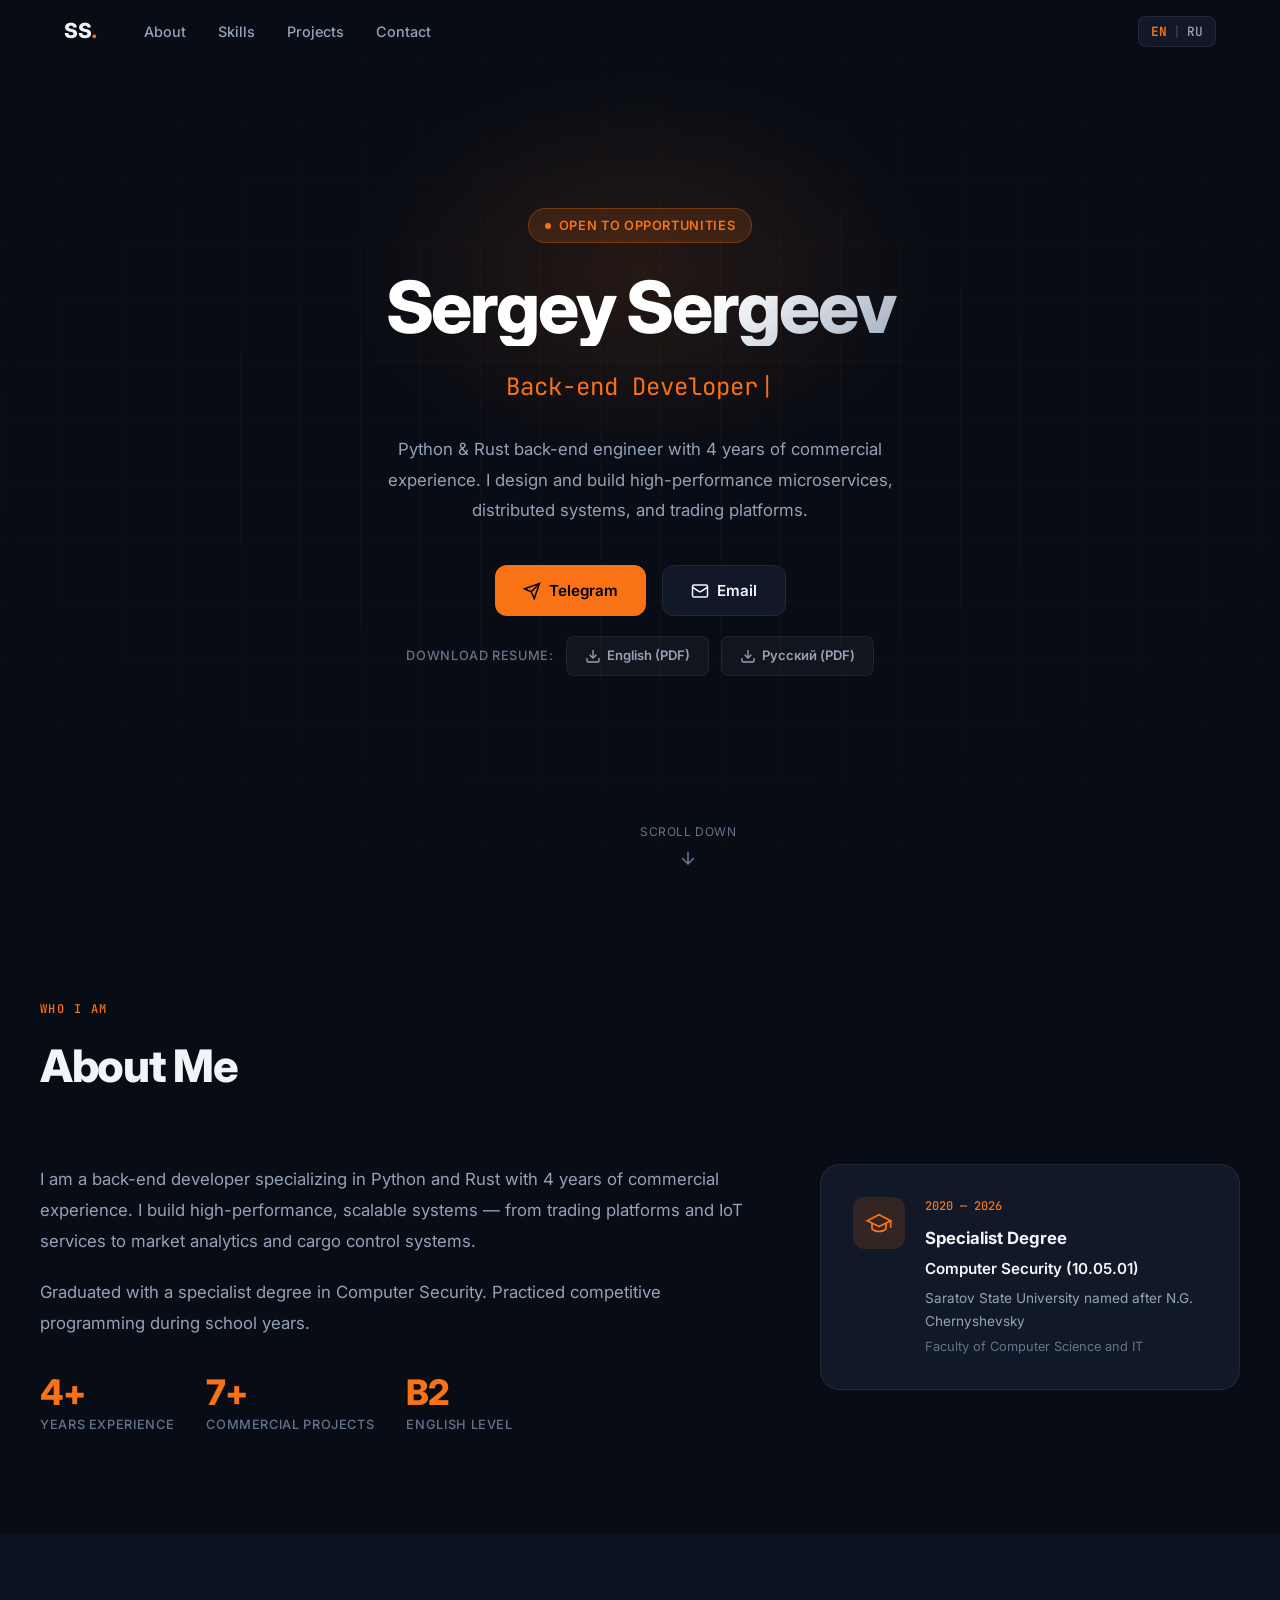
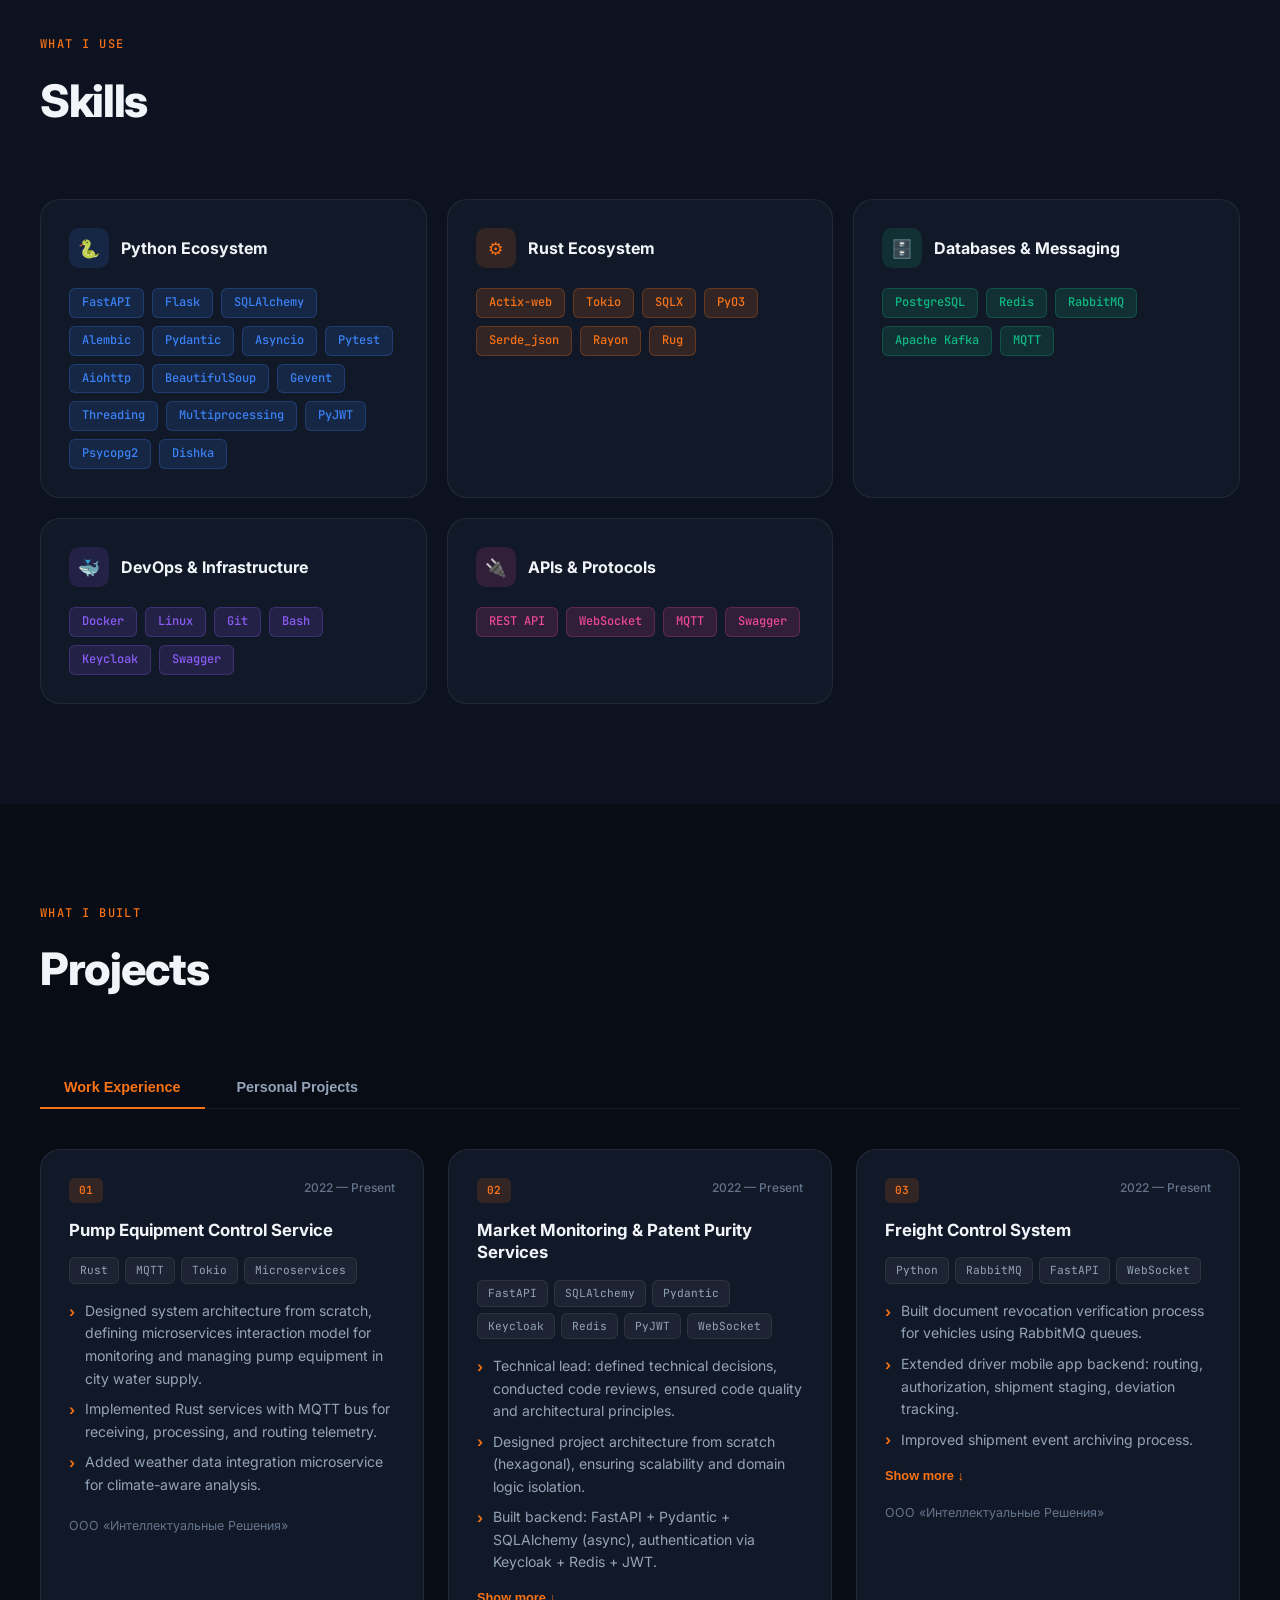
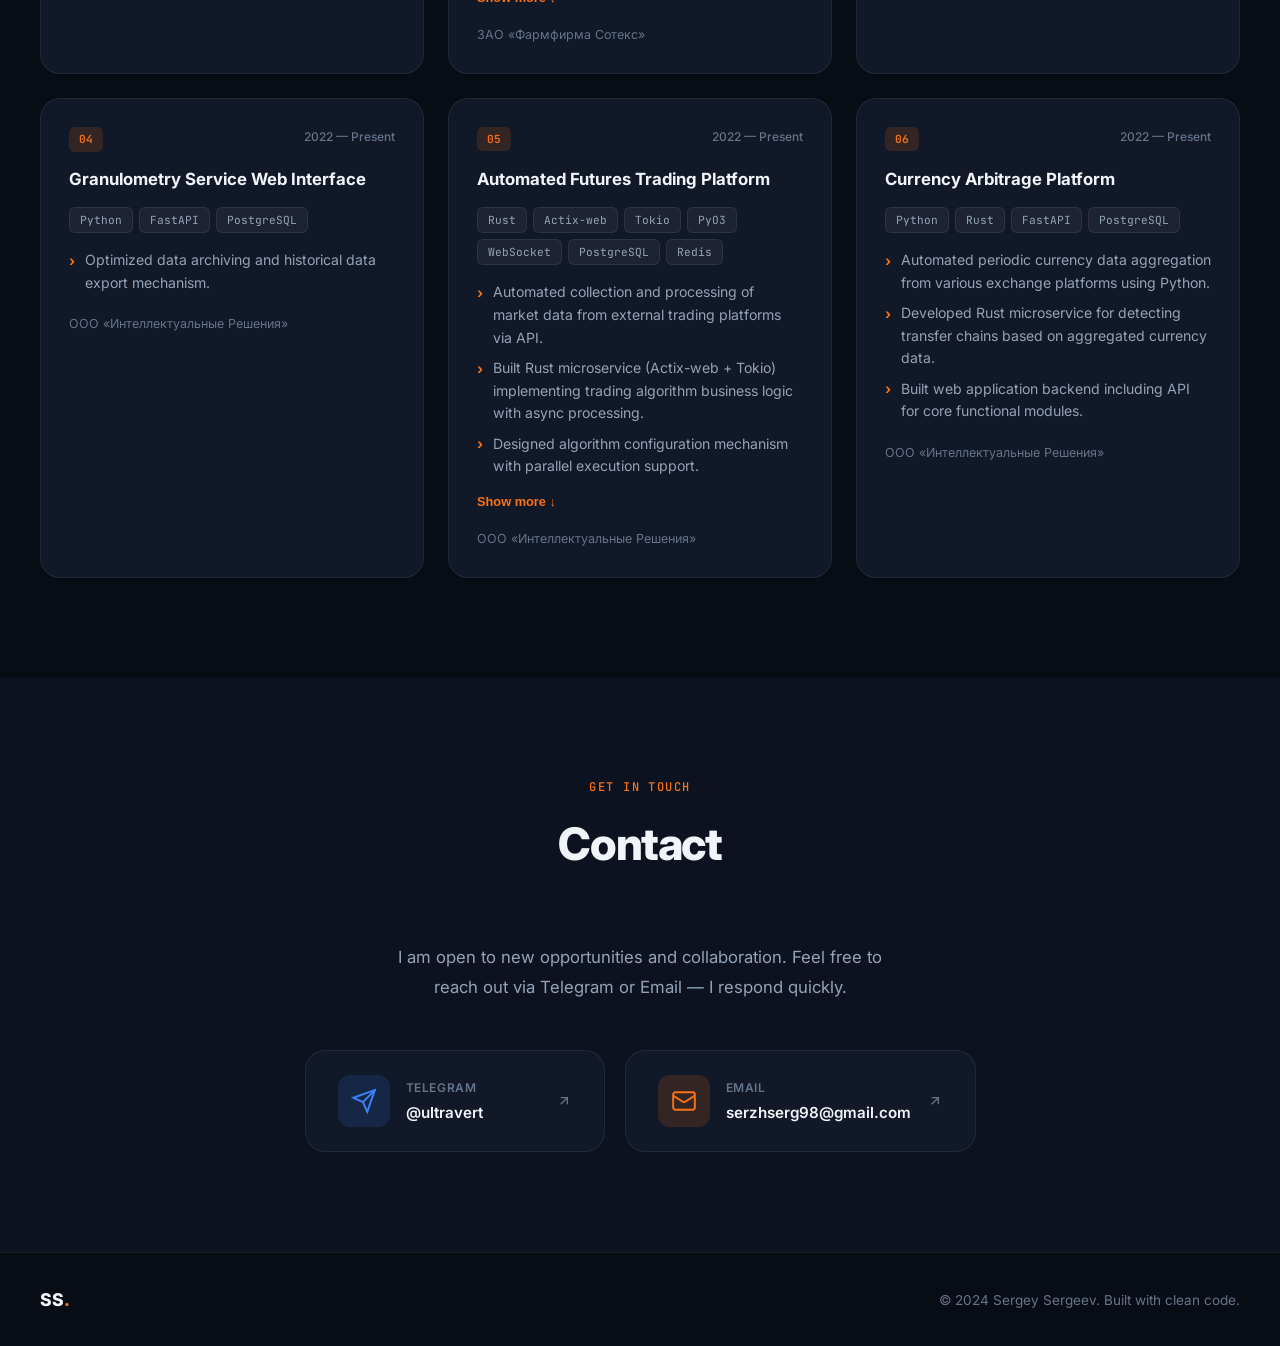
==== index.html @ 7ee28abf "Portfolio site" ====
<!DOCTYPE html>
<html lang="en">
<head>
  <meta charset="UTF-8" />
  <meta name="viewport" content="width=device-width, initial-scale=1.0" />
  <title>Sergey Sergeev — Back-end Developer</title>
  <link rel="preconnect" href="https://fonts.googleapis.com" />
  <link rel="stylesheet" href="https://fonts.googleapis.com/css2?family=Inter:wght@300;400;500;600;700;800&family=JetBrains+Mono:wght@400;500&display=swap" />
  <link rel="stylesheet" href="css/style.css" />
</head>
<body>

  <!-- ── NAVBAR ── -->
  <nav id="navbar">
    <div class="nav-container">
      <a href="#hero" class="nav-logo">SS<span class="logo-dot">.</span></a>
      <ul class="nav-links" id="navLinks">
        <li><a href="#about"    data-i18n="nav_about">About</a></li>
        <li><a href="#skills"   data-i18n="nav_skills">Skills</a></li>
        <li><a href="#projects" data-i18n="nav_projects">Projects</a></li>
        <li><a href="#contact"  data-i18n="nav_contact">Contact</a></li>
      </ul>
      <div class="nav-right">
        <button class="lang-toggle" id="langToggle" aria-label="Switch language">
          <span class="lang-opt" data-lang="en">EN</span>
          <span class="lang-sep">|</span>
          <span class="lang-opt" data-lang="ru">RU</span>
        </button>
        <button class="hamburger" id="hamburger" aria-label="Menu">
          <span></span><span></span><span></span>
        </button>
      </div>
    </div>
  </nav>

  <!-- ── HERO ── -->
  <section id="hero">
    <div class="hero-bg-grid"></div>
    <div class="hero-glow"></div>
    <div class="hero-content">
      <div class="hero-badge" data-i18n="hero_badge">Open to opportunities</div>
      <h1 class="hero-name">Sergey Sergeev</h1>
      <div class="hero-role-wrap">
        <span class="hero-role" id="typingText"></span><span class="cursor">|</span>
      </div>
      <p class="hero-desc" data-i18n="hero_desc"></p>
      <div class="hero-cta">
        <a href="https://t.me/ultravert" class="btn btn-primary" target="_blank" rel="noopener">
          <svg width="18" height="18" viewBox="0 0 24 24" fill="none" stroke="currentColor" stroke-width="2"><line x1="22" y1="2" x2="11" y2="13"/><polygon points="22 2 15 22 11 13 2 9 22 2"/></svg>
          <span>Telegram</span>
        </a>
        <a href="mailto:serzhserg98@gmail.com" class="btn btn-secondary">
          <svg width="18" height="18" viewBox="0 0 24 24" fill="none" stroke="currentColor" stroke-width="2"><rect x="2" y="4" width="20" height="16" rx="2"/><path d="m22 7-8.97 5.7a1.94 1.94 0 0 1-2.06 0L2 7"/></svg>
          <span>Email</span>
        </a>
      </div>
      <div class="hero-downloads">
        <span class="hero-downloads-label" data-i18n="dl_label">Download Resume:</span>
        <a href="resume_en.pdf" class="btn-download" download>
          <svg width="16" height="16" viewBox="0 0 24 24" fill="none" stroke="currentColor" stroke-width="2"><path d="M21 15v4a2 2 0 0 1-2 2H5a2 2 0 0 1-2-2v-4"/><polyline points="7 10 12 15 17 10"/><line x1="12" y1="15" x2="12" y2="3"/></svg>
          <span>English (PDF)</span>
        </a>
        <a href="resume_ru.pdf" class="btn-download" download>
          <svg width="16" height="16" viewBox="0 0 24 24" fill="none" stroke="currentColor" stroke-width="2"><path d="M21 15v4a2 2 0 0 1-2 2H5a2 2 0 0 1-2-2v-4"/><polyline points="7 10 12 15 17 10"/><line x1="12" y1="15" x2="12" y2="3"/></svg>
          <span>Русский (PDF)</span>
        </a>
      </div>
    </div>
    <a href="#about" class="scroll-indicator">
      <span data-i18n="scroll_hint">Scroll down</span>
      <svg width="20" height="20" viewBox="0 0 24 24" fill="none" stroke="currentColor" stroke-width="2"><path d="M12 5v14M5 12l7 7 7-7"/></svg>
    </a>
  </section>

  <!-- ── ABOUT ── -->
  <section id="about" class="section">
    <div class="container">
      <div class="section-header">
        <span class="section-tag" data-i18n="about_tag">who i am</span>
        <h2 class="section-title" data-i18n="about_title">About Me</h2>
      </div>
      <div class="about-grid">
        <div class="about-text">
          <p data-i18n="about_p1"></p>
          <p data-i18n="about_p2"></p>
          <div class="about-stats">
            <div class="stat-item">
              <span class="stat-num">4+</span>
              <span class="stat-label" data-i18n="stat_exp">Years Experience</span>
            </div>
            <div class="stat-item">
              <span class="stat-num">7+</span>
              <span class="stat-label" data-i18n="stat_proj">Projects</span>
            </div>
            <div class="stat-item">
              <span class="stat-num">B2</span>
              <span class="stat-label" data-i18n="stat_en">English</span>
            </div>
          </div>
        </div>
        <div class="about-edu-wrap">
          <div class="edu-card reveal">
            <div class="edu-icon">
              <svg width="28" height="28" viewBox="0 0 24 24" fill="none" stroke="currentColor" stroke-width="1.5"><path d="M22 10v6M2 10l10-5 10 5-10 5z"/><path d="M6 12v5c3 3 9 3 12 0v-5"/></svg>
            </div>
            <div class="edu-body">
              <span class="edu-period">2020 — 2026</span>
              <h3 data-i18n="edu_degree">Specialist Degree</h3>
              <p class="edu-field" data-i18n="edu_field">Computer Security (10.05.01)</p>
              <p class="edu-uni" data-i18n="edu_uni">Saratov State University named after N.G. Chernyshevsky</p>
              <p class="edu-faculty" data-i18n="edu_faculty">Faculty of Computer Science and IT</p>
            </div>
          </div>
        </div>
      </div>
    </div>
  </section>

  <!-- ── SKILLS ── -->
  <section id="skills" class="section section-alt">
    <div class="container">
      <div class="section-header">
        <span class="section-tag" data-i18n="skills_tag">what i use</span>
        <h2 class="section-title" data-i18n="skills_title">Skills</h2>
      </div>
      <div class="skills-grid" id="skillsGrid">
        <!-- rendered by JS -->
      </div>
    </div>
  </section>

  <!-- ── PROJECTS ── -->
  <section id="projects" class="section">
    <div class="container">
      <div class="section-header">
        <span class="section-tag" data-i18n="projects_tag">what i built</span>
        <h2 class="section-title" data-i18n="projects_title">Projects</h2>
      </div>
      <div class="tabs">
        <button class="tab-btn active" data-tab="work" data-i18n="tab_work">Work Experience</button>
        <button class="tab-btn" data-tab="personal" data-i18n="tab_personal">Personal Projects</button>
      </div>
      <div class="projects-grid" id="projectsGrid">
        <!-- rendered by JS -->
      </div>
    </div>
  </section>

  <!-- ── CONTACT ── -->
  <section id="contact" class="section section-alt">
    <div class="container contact-container">
      <div class="section-header">
        <span class="section-tag" data-i18n="contact_tag">get in touch</span>
        <h2 class="section-title" data-i18n="contact_title">Contact</h2>
      </div>
      <p class="contact-desc" data-i18n="contact_desc"></p>
      <div class="contact-cards">
        <a href="https://t.me/ultravert" class="contact-card reveal" target="_blank" rel="noopener">
          <div class="contact-icon contact-tg">
            <svg width="26" height="26" viewBox="0 0 24 24" fill="none" stroke="currentColor" stroke-width="1.8"><line x1="22" y1="2" x2="11" y2="13"/><polygon points="22 2 15 22 11 13 2 9 22 2"/></svg>
          </div>
          <div class="contact-info">
            <span class="contact-platform">Telegram</span>
            <span class="contact-handle">@ultravert</span>
          </div>
          <svg class="contact-arrow" width="16" height="16" viewBox="0 0 24 24" fill="none" stroke="currentColor" stroke-width="2"><path d="M7 17L17 7M7 7h10v10"/></svg>
        </a>
        <a href="mailto:serzhserg98@gmail.com" class="contact-card reveal" style="--delay:.1s">
          <div class="contact-icon contact-email">
            <svg width="26" height="26" viewBox="0 0 24 24" fill="none" stroke="currentColor" stroke-width="1.8"><rect x="2" y="4" width="20" height="16" rx="2"/><path d="m22 7-8.97 5.7a1.94 1.94 0 0 1-2.06 0L2 7"/></svg>
          </div>
          <div class="contact-info">
            <span class="contact-platform">Email</span>
            <span class="contact-handle">serzhserg98@gmail.com</span>
          </div>
          <svg class="contact-arrow" width="16" height="16" viewBox="0 0 24 24" fill="none" stroke="currentColor" stroke-width="2"><path d="M7 17L17 7M7 7h10v10"/></svg>
        </a>
      </div>
    </div>
  </section>

  <!-- ── FOOTER ── -->
  <footer>
    <div class="container footer-inner">
      <span class="footer-logo">SS<span class="logo-dot">.</span></span>
      <p data-i18n="footer_text">© 2024 Sergey Sergeev. Built with ❤️ and clean code.</p>
    </div>
  </footer>

  <script src="js/main.js"></script>
</body>
</html>
---- css/style.css ----
/* ══════════════════════════════════════════
   RESET & BASE
══════════════════════════════════════════ */
*, *::before, *::after { box-sizing: border-box; margin: 0; padding: 0; }

:root {
  --bg:          #080c14;
  --bg-alt:      #0d1220;
  --bg-card:     #111827;
  --bg-card-h:   #161f30;
  --border:      rgba(255,255,255,.07);
  --accent:      #f97316;
  --accent-dim:  rgba(249,115,22,.15);
  --accent2:     #6366f1;
  --accent2-dim: rgba(99,102,241,.15);
  --green:       #10b981;
  --green-dim:   rgba(16,185,129,.15);
  --pink:        #ec4899;
  --pink-dim:    rgba(236,72,153,.15);
  --purple:      #8b5cf6;
  --purple-dim:  rgba(139,92,246,.15);
  --blue:        #3b82f6;
  --blue-dim:    rgba(59,130,246,.15);
  --text:        #f1f5f9;
  --text-muted:  #94a3b8;
  --text-dim:    #64748b;
  --radius:      12px;
  --radius-lg:   20px;
  --shadow:      0 4px 24px rgba(0,0,0,.4);
  --shadow-lg:   0 8px 40px rgba(0,0,0,.5);
  --nav-h:       64px;
  --transition:  .25s cubic-bezier(.4,0,.2,1);
}

html { scroll-behavior: smooth; scrollbar-width: thin; scrollbar-color: var(--accent) var(--bg); }
body {
  font-family: 'Inter', system-ui, sans-serif;
  background: var(--bg);
  color: var(--text);
  line-height: 1.65;
  overflow-x: hidden;
}
::selection { background: var(--accent); color: #000; }
a { text-decoration: none; color: inherit; }
ul { list-style: none; }
img { max-width: 100%; display: block; }

/* ══════════════════════════════════════════
   NAVBAR
══════════════════════════════════════════ */
#navbar {
  position: fixed;
  top: 0; left: 0; right: 0;
  height: var(--nav-h);
  z-index: 100;
  transition: background var(--transition), backdrop-filter var(--transition), border-color var(--transition), box-shadow var(--transition);
  border-bottom: 1px solid transparent;
}
#navbar.scrolled {
  background: rgba(8,12,20,.85);
  backdrop-filter: blur(16px);
  -webkit-backdrop-filter: blur(16px);
  border-color: var(--border);
  box-shadow: 0 1px 24px rgba(0,0,0,.5);
}
.nav-container {
  max-width: 1200px;
  margin: 0 auto;
  padding: 0 24px;
  height: 100%;
  display: flex;
  align-items: center;
  gap: 32px;
}
.nav-logo {
  font-size: 1.3rem;
  font-weight: 800;
  letter-spacing: -.5px;
  color: var(--text);
  flex-shrink: 0;
}
.logo-dot { color: var(--accent); }

.nav-links {
  display: flex;
  gap: 4px;
  flex: 1;
}
.nav-links a {
  padding: 6px 14px;
  border-radius: 8px;
  font-size: .9rem;
  font-weight: 500;
  color: var(--text-muted);
  transition: color var(--transition), background var(--transition);
}
.nav-links a:hover,
.nav-links a.active { color: var(--text); background: rgba(255,255,255,.07); }

.nav-right { margin-left: auto; display: flex; align-items: center; gap: 12px; }

.lang-toggle {
  display: flex;
  align-items: center;
  gap: 6px;
  background: var(--bg-card);
  border: 1px solid var(--border);
  border-radius: 8px;
  padding: 6px 12px;
  cursor: pointer;
  font-family: 'JetBrains Mono', monospace;
  font-size: .8rem;
  font-weight: 500;
  color: var(--text-muted);
  transition: border-color var(--transition), background var(--transition);
}
.lang-toggle:hover { border-color: var(--accent); background: var(--accent-dim); }
.lang-sep { opacity: .3; }
.lang-opt { cursor: pointer; transition: color var(--transition); }
.lang-opt.active { color: var(--accent); font-weight: 700; }

.hamburger {
  display: none;
  flex-direction: column;
  gap: 5px;
  background: none;
  border: none;
  cursor: pointer;
  padding: 4px;
}
.hamburger span {
  display: block;
  width: 22px; height: 2px;
  background: var(--text-muted);
  border-radius: 2px;
  transition: transform var(--transition), opacity var(--transition);
}
.hamburger.open span:nth-child(1) { transform: translateY(7px) rotate(45deg); }
.hamburger.open span:nth-child(2) { opacity: 0; }
.hamburger.open span:nth-child(3) { transform: translateY(-7px) rotate(-45deg); }

/* ══════════════════════════════════════════
   HERO
══════════════════════════════════════════ */
#hero {
  min-height: 100vh;
  display: flex;
  flex-direction: column;
  align-items: center;
  justify-content: center;
  position: relative;
  overflow: hidden;
  padding: var(--nav-h) 24px 80px;
  text-align: center;
}

.hero-bg-grid {
  position: absolute;
  inset: 0;
  background-image:
    linear-gradient(rgba(249,115,22,.04) 1px, transparent 1px),
    linear-gradient(90deg, rgba(249,115,22,.04) 1px, transparent 1px);
  background-size: 60px 60px;
  mask-image: radial-gradient(ellipse 80% 60% at 50% 50%, black 40%, transparent 100%);
}

.hero-glow {
  position: absolute;
  top: 30%;
  left: 50%;
  transform: translate(-50%, -50%);
  width: 600px; height: 400px;
  background: radial-gradient(ellipse, rgba(249,115,22,.12) 0%, transparent 70%);
  pointer-events: none;
}

.hero-content { position: relative; z-index: 1; max-width: 760px; }

.hero-badge {
  display: inline-flex;
  align-items: center;
  gap: 8px;
  background: var(--accent-dim);
  border: 1px solid rgba(249,115,22,.3);
  color: var(--accent);
  font-size: .8rem;
  font-weight: 600;
  letter-spacing: .05em;
  text-transform: uppercase;
  padding: 6px 16px;
  border-radius: 100px;
  margin-bottom: 24px;
  animation: fadeUp .6s ease both;
}
.hero-badge::before {
  content: '';
  width: 6px; height: 6px;
  border-radius: 50%;
  background: var(--accent);
  animation: pulse 2s infinite;
}
@keyframes pulse {
  0%,100% { opacity: 1; transform: scale(1); }
  50% { opacity: .5; transform: scale(1.4); }
}

.hero-name {
  font-size: clamp(2.6rem, 6vw, 4.5rem);
  font-weight: 800;
  letter-spacing: -.03em;
  line-height: 1.1;
  margin-bottom: 16px;
  animation: fadeUp .6s .1s ease both;
  background: linear-gradient(135deg, #fff 60%, var(--text-muted));
  -webkit-background-clip: text;
  -webkit-text-fill-color: transparent;
  background-clip: text;
}

.hero-role-wrap {
  font-family: 'JetBrains Mono', monospace;
  font-size: clamp(1.1rem, 2.5vw, 1.5rem);
  color: var(--accent);
  margin-bottom: 24px;
  height: 2em;
  display: flex;
  align-items: center;
  justify-content: center;
  gap: 2px;
  animation: fadeUp .6s .2s ease both;
}

.cursor {
  color: var(--accent);
  animation: blink .8s step-start infinite;
  font-weight: 300;
}
@keyframes blink { 50% { opacity: 0; } }

.hero-desc {
  font-size: 1.05rem;
  color: var(--text-muted);
  max-width: 580px;
  margin: 0 auto 40px;
  line-height: 1.8;
  animation: fadeUp .6s .3s ease both;
}

.hero-cta {
  display: flex;
  gap: 16px;
  justify-content: center;
  flex-wrap: wrap;
  animation: fadeUp .6s .4s ease both;
}

.btn {
  display: inline-flex;
  align-items: center;
  gap: 8px;
  padding: 12px 28px;
  border-radius: var(--radius);
  font-weight: 600;
  font-size: .95rem;
  transition: all var(--transition);
  cursor: pointer;
  border: none;
}
.btn-primary {
  background: var(--accent);
  color: #000;
}
.btn-primary:hover {
  background: #fb923c;
  transform: translateY(-2px);
  box-shadow: 0 8px 24px rgba(249,115,22,.35);
}
.btn-secondary {
  background: var(--bg-card);
  color: var(--text);
  border: 1px solid var(--border);
}
.btn-secondary:hover {
  background: var(--bg-card-h);
  border-color: rgba(255,255,255,.15);
  transform: translateY(-2px);
  box-shadow: var(--shadow);
}

/* ── Download buttons ── */
.hero-downloads {
  display: flex;
  align-items: center;
  gap: 12px;
  justify-content: center;
  flex-wrap: wrap;
  margin-top: 20px;
  animation: fadeUp .6s .5s ease both;
}
.hero-downloads-label {
  font-size: .8rem;
  color: var(--text-dim);
  font-weight: 500;
  text-transform: uppercase;
  letter-spacing: .05em;
}
.btn-download {
  display: inline-flex;
  align-items: center;
  gap: 6px;
  padding: 8px 18px;
  border-radius: 8px;
  font-size: .82rem;
  font-weight: 600;
  color: var(--text-muted);
  background: rgba(255,255,255,.04);
  border: 1px solid var(--border);
  transition: all var(--transition);
}
.btn-download:hover {
  color: var(--accent);
  border-color: rgba(249,115,22,.35);
  background: var(--accent-dim);
  transform: translateY(-1px);
}

.scroll-indicator {
  position: absolute;
  bottom: 32px;
  left: 50%;
  transform: translateX(-50%);
  display: flex;
  flex-direction: column;
  align-items: center;
  gap: 6px;
  color: var(--text-dim);
  font-size: .75rem;
  letter-spacing: .05em;
  text-transform: uppercase;
  animation: fadeUp .6s .6s ease both, bounce 2s 1.5s ease infinite;
  text-decoration: none;
}
@keyframes bounce {
  0%,100% { transform: translateX(-50%) translateY(0); }
  50% { transform: translateX(-50%) translateY(6px); }
}

/* ══════════════════════════════════════════
   SHARED SECTION
══════════════════════════════════════════ */
.section { padding: 100px 24px; }
.section-alt { background: var(--bg-alt); }

.container { max-width: 1200px; margin: 0 auto; }

.section-header {
  margin-bottom: 60px;
}
.section-tag {
  font-family: 'JetBrains Mono', monospace;
  font-size: .75rem;
  font-weight: 500;
  color: var(--accent);
  text-transform: uppercase;
  letter-spacing: .12em;
  display: block;
  margin-bottom: 10px;
}
.section-title {
  font-size: clamp(1.8rem, 4vw, 2.8rem);
  font-weight: 800;
  letter-spacing: -.03em;
  color: var(--text);
}

/* ── Reveal animation ── */
.reveal {
  opacity: 0;
  transform: translateY(24px);
  transition: opacity .6s ease, transform .6s ease;
  transition-delay: var(--delay, 0s);
}
.reveal.visible { opacity: 1; transform: none; }

@keyframes fadeUp {
  from { opacity: 0; transform: translateY(20px); }
  to   { opacity: 1; transform: none; }
}

/* ══════════════════════════════════════════
   ABOUT
══════════════════════════════════════════ */
.about-grid {
  display: grid;
  grid-template-columns: 1fr 420px;
  gap: 60px;
  align-items: start;
}
.about-text p {
  color: var(--text-muted);
  font-size: 1.05rem;
  line-height: 1.85;
  margin-bottom: 20px;
}
.about-stats {
  display: flex;
  gap: 32px;
  margin-top: 36px;
  flex-wrap: wrap;
}
.stat-item {
  display: flex;
  flex-direction: column;
  gap: 4px;
}
.stat-num {
  font-size: 2.2rem;
  font-weight: 800;
  color: var(--accent);
  letter-spacing: -.03em;
  line-height: 1;
}
.stat-label {
  font-size: .8rem;
  color: var(--text-dim);
  font-weight: 500;
  text-transform: uppercase;
  letter-spacing: .05em;
}

.edu-card {
  background: var(--bg-card);
  border: 1px solid var(--border);
  border-radius: var(--radius-lg);
  padding: 32px;
  display: flex;
  gap: 20px;
  transition: border-color var(--transition), box-shadow var(--transition);
}
.edu-card:hover {
  border-color: rgba(249,115,22,.3);
  box-shadow: 0 0 32px rgba(249,115,22,.08);
}
.edu-icon {
  flex-shrink: 0;
  width: 52px; height: 52px;
  display: flex;
  align-items: center;
  justify-content: center;
  background: var(--accent-dim);
  border-radius: var(--radius);
  color: var(--accent);
}
.edu-body h3 {
  font-size: 1.05rem;
  font-weight: 700;
  margin-bottom: 4px;
}
.edu-period {
  font-family: 'JetBrains Mono', monospace;
  font-size: .75rem;
  color: var(--accent);
  font-weight: 500;
  display: block;
  margin-bottom: 8px;
}
.edu-field { font-weight: 600; color: var(--text); font-size: .95rem; margin-bottom: 6px; }
.edu-uni { color: var(--text-muted); font-size: .85rem; margin-bottom: 4px; }
.edu-faculty { color: var(--text-dim); font-size: .8rem; }

/* ══════════════════════════════════════════
   SKILLS
══════════════════════════════════════════ */
.skills-grid {
  display: grid;
  grid-template-columns: repeat(auto-fit, minmax(300px, 1fr));
  gap: 20px;
}
.skill-cat {
  background: var(--bg-card);
  border: 1px solid var(--border);
  border-radius: var(--radius-lg);
  padding: 28px;
  transition: border-color var(--transition), transform var(--transition), box-shadow var(--transition);
}
.skill-cat:hover {
  transform: translateY(-3px);
  box-shadow: var(--shadow);
}
.skill-cat-header {
  display: flex;
  align-items: center;
  gap: 12px;
  margin-bottom: 20px;
}
.skill-cat-icon {
  width: 40px; height: 40px;
  border-radius: 10px;
  display: flex;
  align-items: center;
  justify-content: center;
  font-size: 1.1rem;
}
.skill-cat-name {
  font-size: 1rem;
  font-weight: 700;
  color: var(--text);
}
.skill-tags {
  display: flex;
  flex-wrap: wrap;
  gap: 8px;
}
.skill-tag {
  font-family: 'JetBrains Mono', monospace;
  font-size: .75rem;
  font-weight: 500;
  padding: 4px 12px;
  border-radius: 6px;
  transition: transform var(--transition), box-shadow var(--transition);
  cursor: default;
  border: 1px solid transparent;
}
.skill-tag:hover {
  transform: translateY(-1px);
  box-shadow: 0 4px 12px rgba(0,0,0,.3);
}

/* ══════════════════════════════════════════
   PROJECTS
══════════════════════════════════════════ */
.tabs {
  display: flex;
  gap: 8px;
  margin-bottom: 40px;
  border-bottom: 1px solid var(--border);
  padding-bottom: 0;
}
.tab-btn {
  padding: 12px 24px;
  background: none;
  border: none;
  color: var(--text-muted);
  font-weight: 600;
  font-size: .9rem;
  cursor: pointer;
  border-bottom: 2px solid transparent;
  margin-bottom: -1px;
  transition: color var(--transition), border-color var(--transition);
}
.tab-btn:hover { color: var(--text); }
.tab-btn.active { color: var(--accent); border-bottom-color: var(--accent); }

.projects-grid {
  display: grid;
  grid-template-columns: repeat(auto-fill, minmax(360px, 1fr));
  gap: 24px;
}

.project-card {
  background: var(--bg-card);
  border: 1px solid var(--border);
  border-radius: var(--radius-lg);
  padding: 28px;
  display: flex;
  flex-direction: column;
  gap: 16px;
  transition: border-color var(--transition), transform var(--transition), box-shadow var(--transition);
  opacity: 0;
  transform: translateY(20px);
  animation: fadeUp .5s ease forwards;
}
.project-card:hover {
  border-color: rgba(249,115,22,.25);
  transform: translateY(-4px);
  box-shadow: 0 12px 40px rgba(0,0,0,.4);
}

.project-header { display: flex; justify-content: space-between; align-items: flex-start; gap: 12px; }
.project-num {
  font-family: 'JetBrains Mono', monospace;
  font-size: .7rem;
  color: var(--accent);
  font-weight: 600;
  background: var(--accent-dim);
  padding: 3px 10px;
  border-radius: 6px;
  white-space: nowrap;
}
.project-company {
  font-size: .75rem;
  color: var(--text-dim);
  font-weight: 500;
}

.project-title {
  font-size: 1.05rem;
  font-weight: 700;
  line-height: 1.35;
  color: var(--text);
}

.project-tags { display: flex; flex-wrap: wrap; gap: 6px; }
.project-tag {
  font-family: 'JetBrains Mono', monospace;
  font-size: .7rem;
  padding: 3px 10px;
  background: rgba(255,255,255,.05);
  border: 1px solid var(--border);
  border-radius: 6px;
  color: var(--text-muted);
}

.project-bullets { padding-left: 0; display: flex; flex-direction: column; gap: 8px; }
.project-bullets li {
  display: flex;
  gap: 10px;
  font-size: .88rem;
  color: var(--text-muted);
  line-height: 1.6;
}
.project-bullets li::before {
  content: '›';
  color: var(--accent);
  font-weight: 700;
  flex-shrink: 0;
  margin-top: .05em;
}

.project-more {
  background: none;
  border: none;
  color: var(--accent);
  font-size: .8rem;
  font-weight: 600;
  cursor: pointer;
  padding: 0;
  text-align: left;
  transition: opacity var(--transition);
}
.project-more:hover { opacity: .7; }

/* ══════════════════════════════════════════
   CONTACT
══════════════════════════════════════════ */
.contact-container { text-align: center; }
.contact-desc {
  color: var(--text-muted);
  font-size: 1.05rem;
  max-width: 520px;
  margin: 0 auto 48px;
  line-height: 1.8;
}
.contact-cards {
  display: flex;
  gap: 20px;
  justify-content: center;
  flex-wrap: wrap;
}
.contact-card {
  display: flex;
  align-items: center;
  gap: 16px;
  background: var(--bg-card);
  border: 1px solid var(--border);
  border-radius: var(--radius-lg);
  padding: 24px 32px;
  min-width: 300px;
  transition: border-color var(--transition), transform var(--transition), box-shadow var(--transition);
  color: var(--text);
}
.contact-card:hover {
  transform: translateY(-4px);
  box-shadow: var(--shadow-lg);
  border-color: rgba(249,115,22,.3);
}
.contact-icon {
  width: 52px; height: 52px;
  border-radius: var(--radius);
  display: flex;
  align-items: center;
  justify-content: center;
  flex-shrink: 0;
}
.contact-tg { background: rgba(59,130,246,.15); color: var(--blue); }
.contact-email { background: rgba(249,115,22,.15); color: var(--accent); }
.contact-info { display: flex; flex-direction: column; gap: 2px; text-align: left; flex: 1; }
.contact-platform { font-size: .75rem; font-weight: 600; color: var(--text-dim); text-transform: uppercase; letter-spacing: .05em; }
.contact-handle { font-size: .95rem; font-weight: 600; color: var(--text); }
.contact-arrow { color: var(--text-dim); transition: transform var(--transition); flex-shrink: 0; }
.contact-card:hover .contact-arrow { transform: translate(2px, -2px); color: var(--accent); }

/* ══════════════════════════════════════════
   FOOTER
══════════════════════════════════════════ */
footer {
  border-top: 1px solid var(--border);
  padding: 32px 24px;
}
.footer-inner {
  display: flex;
  align-items: center;
  justify-content: space-between;
  gap: 16px;
  flex-wrap: wrap;
}
.footer-logo { font-size: 1.1rem; font-weight: 800; }
footer p { color: var(--text-dim); font-size: .85rem; }

/* ══════════════════════════════════════════
   MOBILE NAV OVERLAY
══════════════════════════════════════════ */
@media (max-width: 768px) {
  .hamburger { display: flex; }
  .nav-links {
    position: fixed;
    inset: var(--nav-h) 0 0 0;
    background: rgba(8,12,20,.97);
    backdrop-filter: blur(16px);
    flex-direction: column;
    align-items: center;
    justify-content: center;
    gap: 8px;
    transform: translateX(100%);
    transition: transform var(--transition);
    z-index: 99;
  }
  .nav-links.open { transform: none; }
  .nav-links a { font-size: 1.2rem; padding: 14px 32px; }
}

/* ══════════════════════════════════════════
   RESPONSIVE
══════════════════════════════════════════ */
@media (max-width: 900px) {
  .about-grid { grid-template-columns: 1fr; gap: 40px; }
  .about-edu-wrap { max-width: 480px; }
}

@media (max-width: 640px) {
  .section { padding: 72px 20px; }
  .projects-grid { grid-template-columns: 1fr; }
  .contact-card { min-width: 280px; width: 100%; }
  .skills-grid { grid-template-columns: 1fr; }
  .hero-cta { flex-direction: column; align-items: center; }
  .about-stats { gap: 20px; }
  .tabs { flex-wrap: wrap; }
  .footer-inner { justify-content: center; text-align: center; }
}

@media (max-width: 480px) {
  .nav-container { padding: 0 16px; }
  .hero-badge { font-size: .7rem; }
}
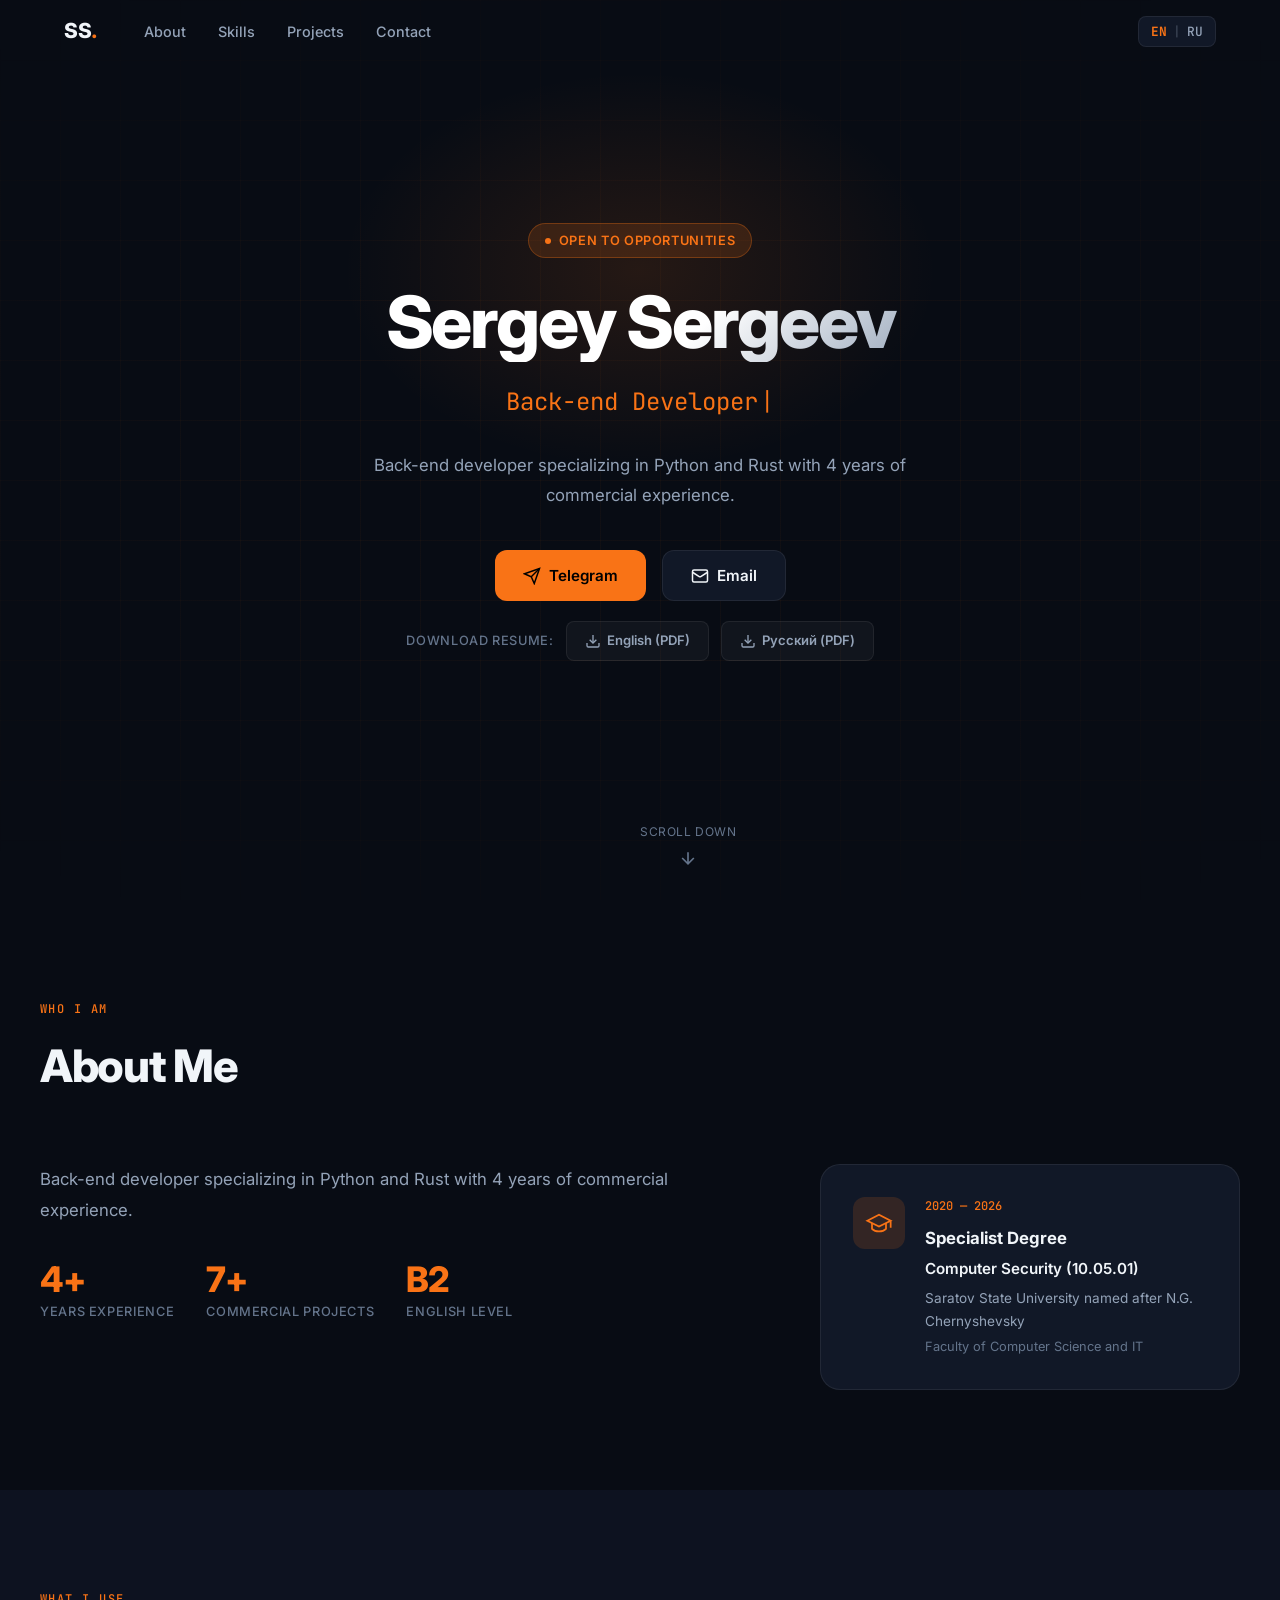
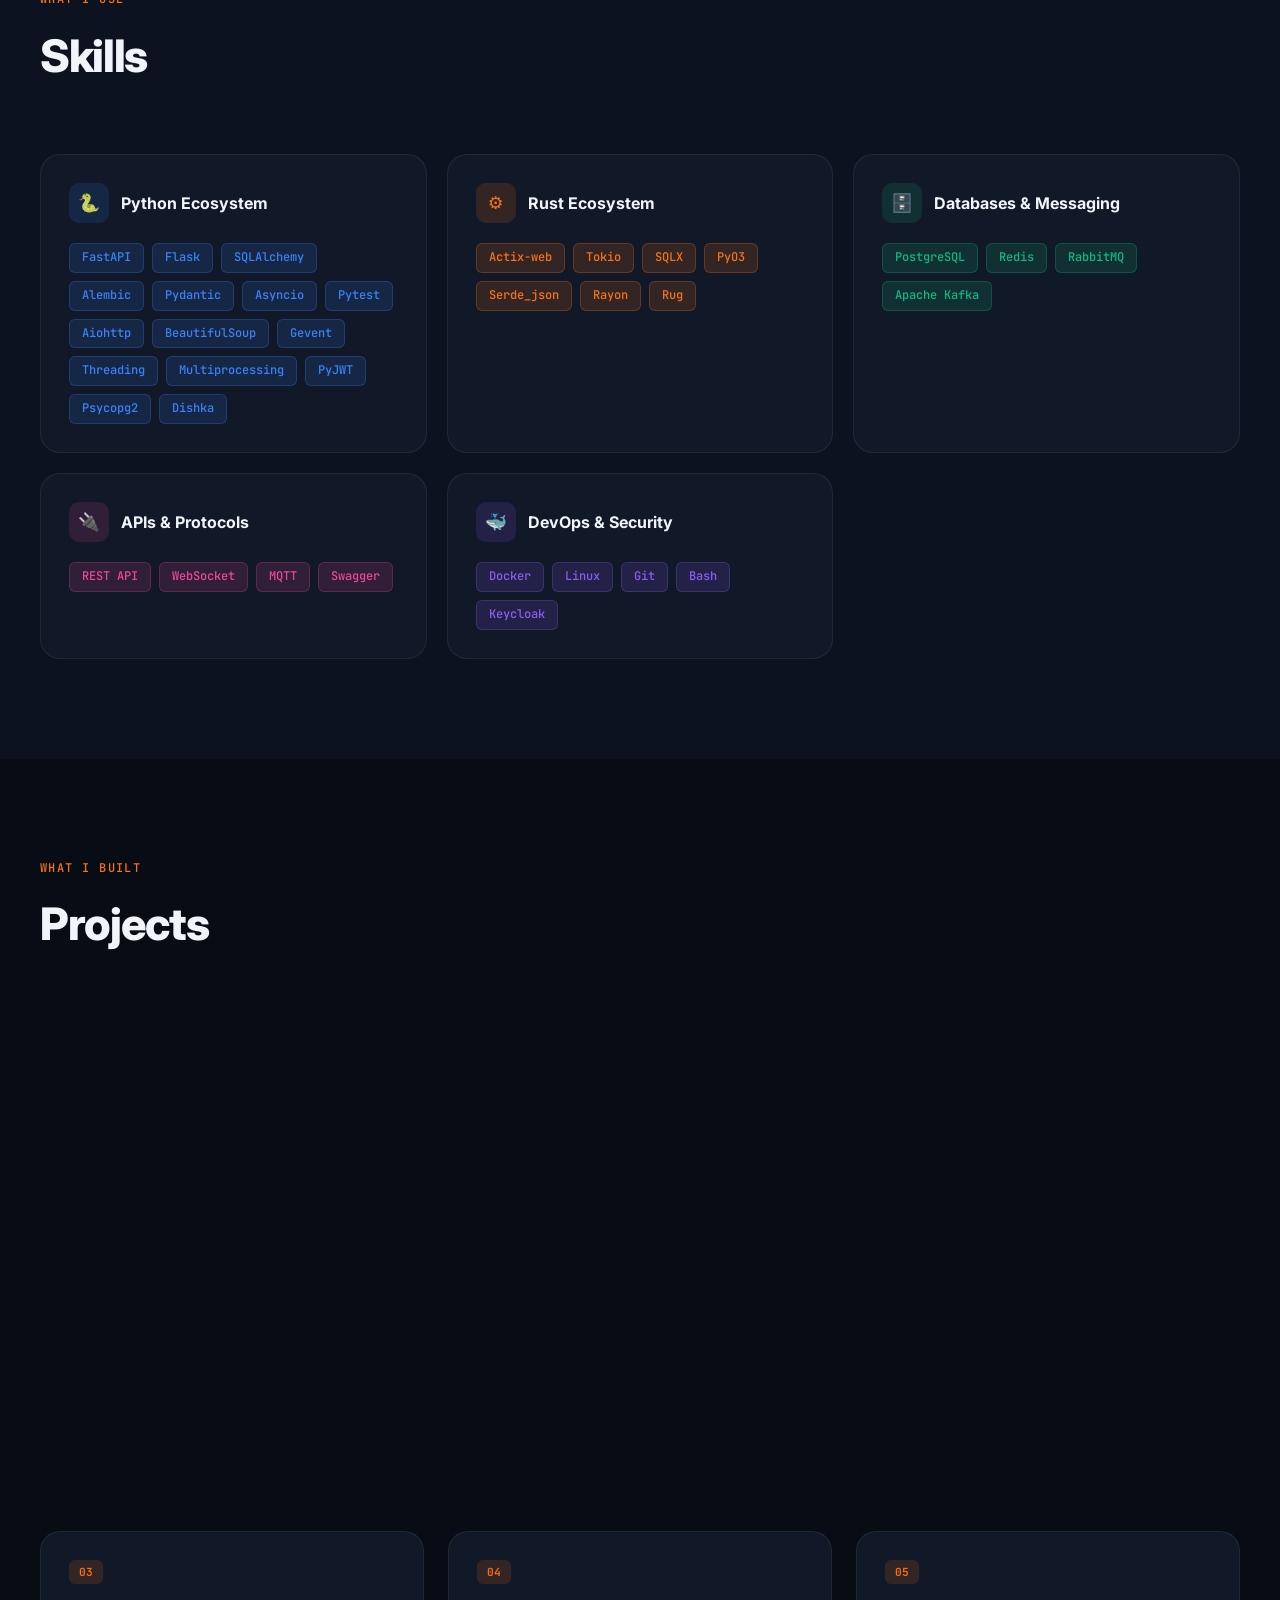
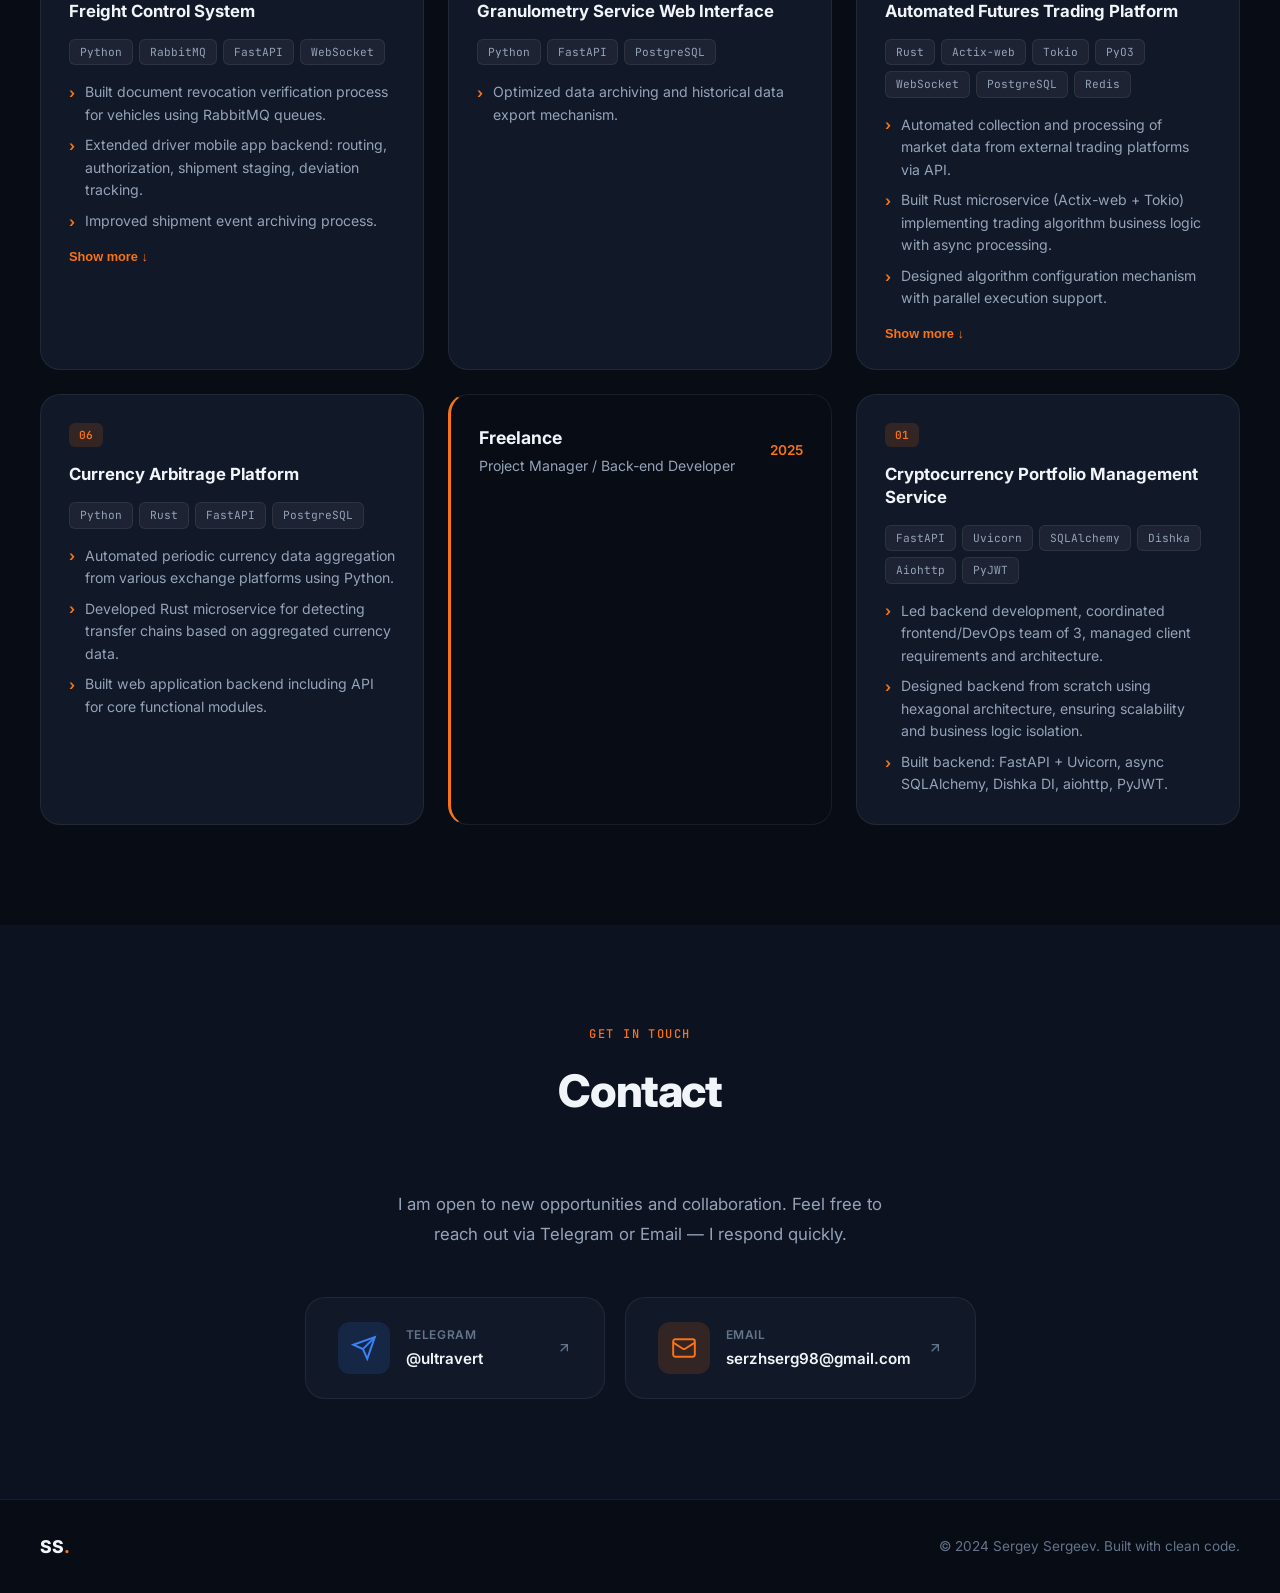
==== commit 7720e9cf: "Merge freelance into work experience, add company headers, remove tabs" ====
--- a/index.html
+++ b/index.html
@@ -136,10 +136,7 @@
         <span class="section-tag" data-i18n="projects_tag">what i built</span>
         <h2 class="section-title" data-i18n="projects_title">Projects</h2>
       </div>
-      <div class="tabs">
-        <button class="tab-btn active" data-tab="work" data-i18n="tab_work">Work Experience</button>
-        <button class="tab-btn" data-tab="personal" data-i18n="tab_personal">Personal Projects</button>
-      </div>
+      <!-- All projects shown together -->
       <div class="projects-grid" id="projectsGrid">
         <!-- rendered by JS -->
       </div>
